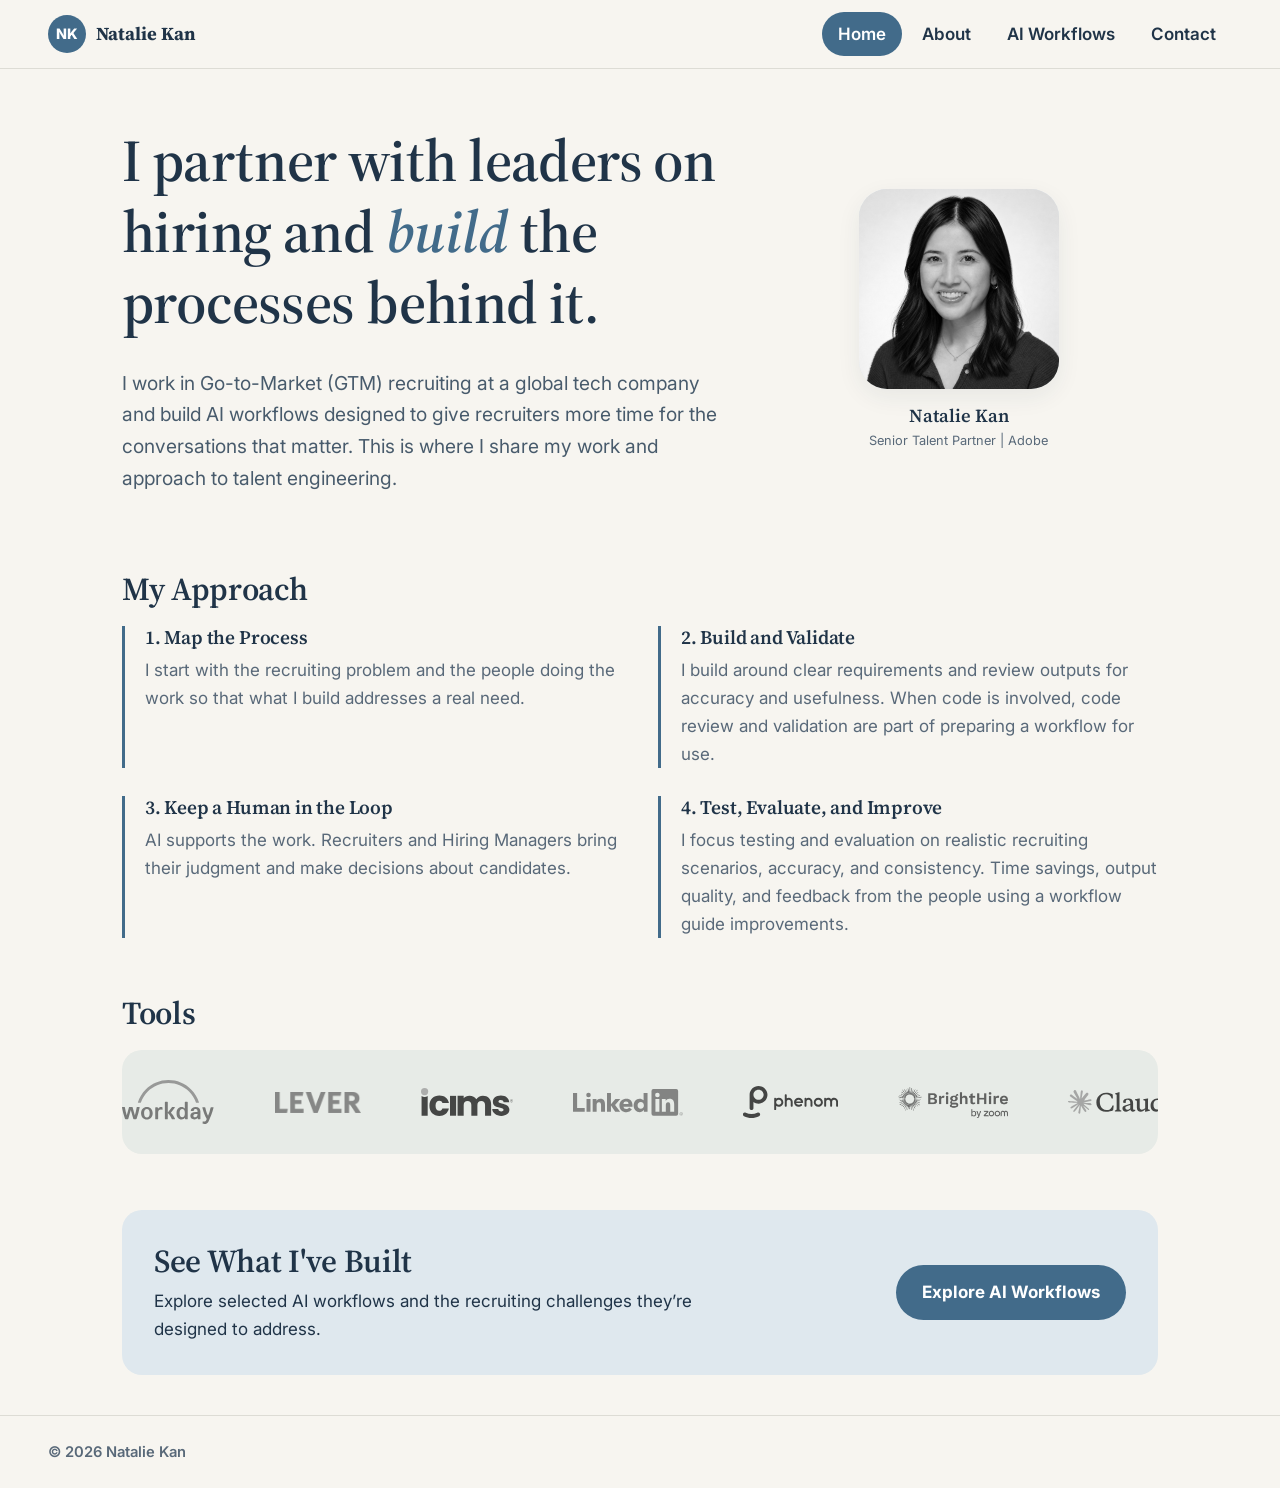
==== index.html @ 18d14772 "Add files via upload" ====
<!DOCTYPE html>
<html lang="en">
<head>
  <meta charset="utf-8">
  <meta name="viewport" content="width=device-width, initial-scale=1">
  <meta http-equiv="Content-Security-Policy" content="default-src 'none'; script-src 'sha256-a+ohD80d/8QOhUOA4mTrfms3q057b1ioPOe8fvslOIU='; style-src 'self'; img-src 'self' data:; font-src 'self' data:; connect-src 'none'; base-uri 'none'; form-action 'none'; object-src 'none'">
  <meta name="referrer" content="strict-origin-when-cross-origin">
  <title>Natalie Kan | Senior Talent Partner Who Builds with AI</title>
  <meta name="description" content="Senior Talent Partner at Adobe. Explore my AI work and approach to talent engineering, grounded in Go-to-Market recruiting and Operations.">
  <meta property="og:type" content="website">
  <meta property="og:title" content="Natalie Kan | Senior Talent Partner Who Builds with AI">
  <meta property="og:description" content="Senior Talent Partner at Adobe. Explore my AI work and approach to talent engineering, grounded in Go-to-Market recruiting and Operations.">
  <link rel="icon" href="data:image/svg+xml,%3Csvg%20xmlns%3D%22http%3A%2F%2Fwww.w3.org%2F2000%2Fsvg%22%20viewBox%3D%220%200%2064%2064%22%3E%3Crect%20width%3D%2264%22%20height%3D%2264%22%20rx%3D%2214%22%20fill%3D%22%23426B8A%22%2F%3E%3Ctext%20x%3D%2232%22%20y%3D%2243%22%20font-family%3D%22Arial%2Csans-serif%22%20font-weight%3D%22900%22%20font-size%3D%2230%22%20text-anchor%3D%22middle%22%20fill%3D%22%23FFFFFF%22%3ENK%3C%2Ftext%3E%3C%2Fsvg%3E">
  <link rel="stylesheet" href="style.css">
</head>
<body>
  <a class="skip" href="#main">Skip to content</a>
  <header class="top">
    <a class="logo" href="index.html" data-tab="home" aria-current="page"><span class="logo-badge">NK</span><span class="logo-text">Natalie Kan</span></a>
    <nav class="tabs" aria-label="Main">
      <a href="index.html" data-tab="home" aria-current="page">Home</a>
      <a href="about.html" data-tab="about">About</a>
      <a href="ai-workflows.html" data-tab="workflows">AI Workflows</a>
      <a href="contact.html" data-tab="contact">Contact</a>
    </nav>
  </header>
  <main id="main">
    <section id="home" class="page" data-page="home" aria-labelledby="home-h">
      <div class="hero">
        <div class="hero-copy">
          <h1 id="home-h">I partner with leaders on hiring and <span class="hl">build</span> the processes behind it.</h1>
          <p class="lead">I work in Go-to-Market (GTM) recruiting at a global tech company and build AI workflows designed to give recruiters more time for the conversations that matter. This is where I share my work and approach to talent engineering.</p>
        </div>

        <div class="portrait-wrap">
          <div class="portrait" role="img" aria-label="Black-and-white portrait of Natalie Kan, smiling, with long dark hair"></div>
          <p class="portrait-cap"><strong>Natalie Kan</strong><br><span class="portrait-title">Senior Talent Partner | Adobe</span></p>
        </div>
      </div>

      <h2 class="sec">My Approach</h2>
      <ol class="approach">
        <li>
          <h3>1. Map the Process</h3>
          <p>I start with the recruiting problem and the people doing the work so that what I build addresses a real need.</p>
        </li>
        <li>
          <h3>2. Build and Validate</h3>
          <p>I build around clear requirements and review outputs for accuracy and usefulness. When code is involved, code review and validation are part of preparing a workflow for use.</p>
        </li>
        <li>
          <h3>3. Keep a Human in the Loop</h3>
          <p>AI supports the work. Recruiters and Hiring Managers bring their judgment and make decisions about candidates.</p>
        </li>
        <li>
          <h3>4. Test, Evaluate, and Improve</h3>
          <p>I focus testing and evaluation on realistic recruiting scenarios, accuracy, and consistency. Time savings, output quality, and feedback from the people using a workflow guide improvements.</p>
        </li>
      </ol>

      <h2 class="sec">Tools</h2>
      <div class="logo-marquee" aria-label="Tools I use">
        <div class="logo-track">
          <div class="tool-set"><div class="tool-group"><span class="tool"><img class="tool-logo logo-workday" src="[data-uri]" alt="Workday" width="93"></span><span class="tool"><img class="tool-logo logo-lever" src="[data-uri]" alt="Lever" width="86"></span><span class="tool"><img class="tool-logo logo-icims" src="[data-uri]" alt="iCIMS" width="92"></span></div><div class="tool-group"><span class="tool"><img class="tool-logo logo-linkedin" src="[data-uri]" alt="LinkedIn Recruiter" width="110"></span><span class="tool"><img class="tool-logo logo-phenom" src="[data-uri]" alt="Phenom" width="95"></span></div><div class="tool-group"><span class="tool"><img class="tool-logo logo-brighthire" src="[data-uri]" alt="BrightHire" width="110"></span></div><div class="tool-group"><span class="tool"><img class="tool-logo logo-claude" src="[data-uri]" alt="Claude" width="110"></span><span class="tool"><img class="tool-logo logo-gpt" src="[data-uri]" alt="GPT" width="34"></span><span class="tool"><img class="tool-logo logo-copilot" src="[data-uri]" alt="Copilot" width="34"></span><span class="tool"><img class="tool-logo logo-gemini" src="[data-uri]" alt="Gemini" width="110"></span></div><div class="tool-group"><span class="tool"><img class="tool-logo logo-github" src="[data-uri]" alt="GitHub" width="140"></span></div></div>
          <div class="tool-set" aria-hidden="true"><div class="tool-group"><span class="tool"><img class="tool-logo logo-workday" src="[data-uri]" alt="Workday" width="93"></span><span class="tool"><img class="tool-logo logo-lever" src="[data-uri]" alt="Lever" width="86"></span><span class="tool"><img class="tool-logo logo-icims" src="[data-uri]" alt="iCIMS" width="92"></span></div><div class="tool-group"><span class="tool"><img class="tool-logo logo-linkedin" src="[data-uri]" alt="LinkedIn Recruiter" width="110"></span><span class="tool"><img class="tool-logo logo-phenom" src="[data-uri]" alt="Phenom" width="95"></span></div><div class="tool-group"><span class="tool"><img class="tool-logo logo-brighthire" src="[data-uri]" alt="BrightHire" width="110"></span></div><div class="tool-group"><span class="tool"><img class="tool-logo logo-claude" src="[data-uri]" alt="Claude" width="110"></span><span class="tool"><img class="tool-logo logo-gpt" src="[data-uri]" alt="GPT" width="34"></span><span class="tool"><img class="tool-logo logo-copilot" src="[data-uri]" alt="Copilot" width="34"></span><span class="tool"><img class="tool-logo logo-gemini" src="[data-uri]" alt="Gemini" width="110"></span></div><div class="tool-group"><span class="tool"><img class="tool-logo logo-github" src="[data-uri]" alt="GitHub" width="140"></span></div></div>
        </div>
      </div>

      <div class="banner">
        <div>
          <h2>See What I've Built</h2>
          <p>Explore selected AI workflows and the recruiting challenges they’re designed to address.</p>
        </div>
        <a class="btn btn-dark" href="ai-workflows.html" data-tab="workflows">Explore AI Workflows</a>
      </div>
    </section>
  </main>
  <footer class="foot">
    <span>© <span id="yr">2026</span> Natalie Kan</span>
  </footer>
  <script>(function () {
  'use strict';
  var year = document.getElementById('yr');
  if (year) { year.textContent = String(new Date().getFullYear()); }
  var dialog = document.getElementById('sample-dialog');
  if (!dialog) { return; }
  var fullImage = dialog.querySelector('.sample-dialog-image');
  var title = document.getElementById('sample-dialog-title');
  document.querySelectorAll('.wf-preview-link').forEach(function (button) {
    button.addEventListener('click', function () {
      var image = button.querySelector('img');
      fullImage.src = image.src;
      fullImage.alt = image.alt;
      title.textContent = button.closest('.wf').querySelector('h2').textContent;
      dialog.showModal();
    });
  });
  dialog.querySelector('.sample-dialog-close').addEventListener('click', function () { dialog.close(); });
  dialog.addEventListener('click', function (event) { if (event.target === dialog) { dialog.close(); } });
})();</script>
</body>
</html>
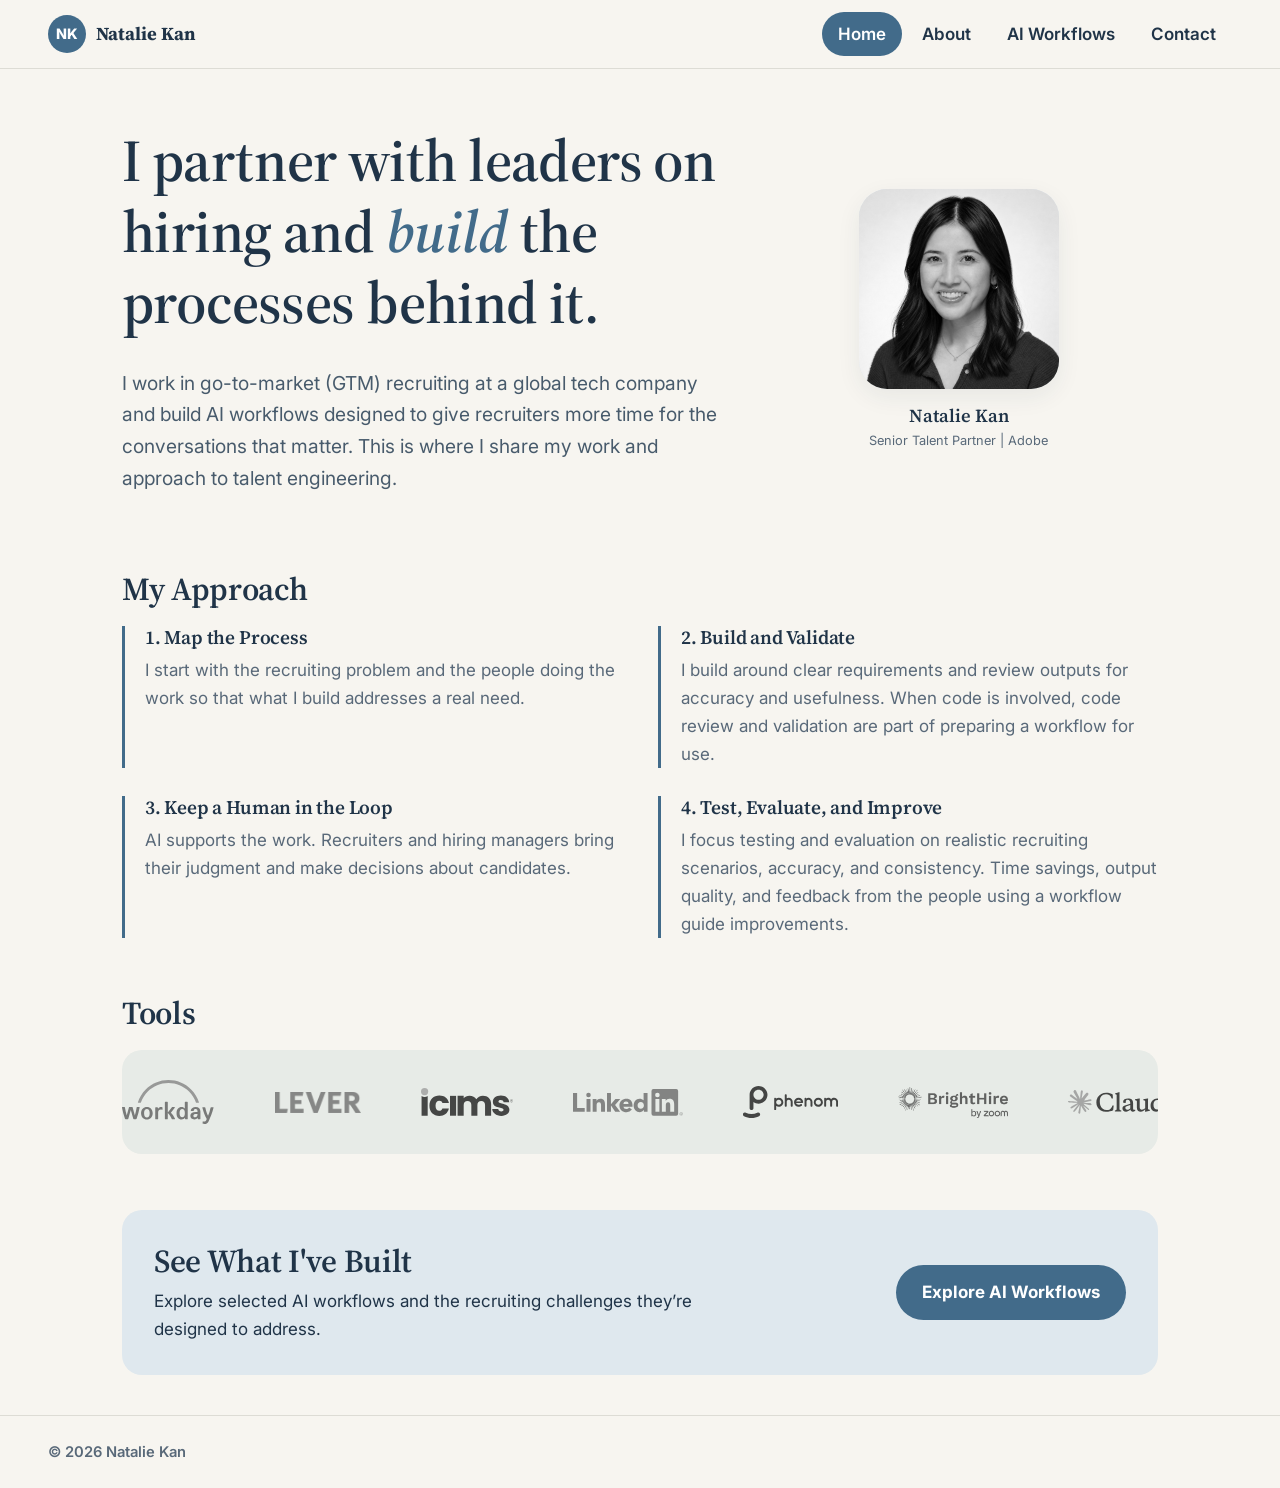
==== commit dc1317b8: "Add files via upload" ====
--- a/index.html
+++ b/index.html
@@ -6,10 +6,10 @@
   <meta http-equiv="Content-Security-Policy" content="default-src 'none'; script-src 'sha256-a+ohD80d/8QOhUOA4mTrfms3q057b1ioPOe8fvslOIU='; style-src 'self'; img-src 'self' data:; font-src 'self' data:; connect-src 'none'; base-uri 'none'; form-action 'none'; object-src 'none'">
   <meta name="referrer" content="strict-origin-when-cross-origin">
   <title>Natalie Kan | Senior Talent Partner Who Builds with AI</title>
-  <meta name="description" content="Senior Talent Partner at Adobe. Explore my AI work and approach to talent engineering, grounded in Go-to-Market recruiting and Operations.">
+  <meta name="description" content="Senior Talent Partner at Adobe. Explore my AI work and approach to talent engineering, grounded in go-to-market recruiting and operations.">
   <meta property="og:type" content="website">
   <meta property="og:title" content="Natalie Kan | Senior Talent Partner Who Builds with AI">
-  <meta property="og:description" content="Senior Talent Partner at Adobe. Explore my AI work and approach to talent engineering, grounded in Go-to-Market recruiting and Operations.">
+  <meta property="og:description" content="Senior Talent Partner at Adobe. Explore my AI work and approach to talent engineering, grounded in go-to-market recruiting and operations.">
   <link rel="icon" href="data:image/svg+xml,%3Csvg%20xmlns%3D%22http%3A%2F%2Fwww.w3.org%2F2000%2Fsvg%22%20viewBox%3D%220%200%2064%2064%22%3E%3Crect%20width%3D%2264%22%20height%3D%2264%22%20rx%3D%2214%22%20fill%3D%22%23426B8A%22%2F%3E%3Ctext%20x%3D%2232%22%20y%3D%2243%22%20font-family%3D%22Arial%2Csans-serif%22%20font-weight%3D%22900%22%20font-size%3D%2230%22%20text-anchor%3D%22middle%22%20fill%3D%22%23FFFFFF%22%3ENK%3C%2Ftext%3E%3C%2Fsvg%3E">
   <link rel="stylesheet" href="style.css">
 </head>
@@ -29,7 +29,7 @@
       <div class="hero">
         <div class="hero-copy">
           <h1 id="home-h">I partner with leaders on hiring and <span class="hl">build</span> the processes behind it.</h1>
-          <p class="lead">I work in Go-to-Market (GTM) recruiting at a global tech company and build AI workflows designed to give recruiters more time for the conversations that matter. This is where I share my work and approach to talent engineering.</p>
+          <p class="lead">I work in go-to-market (GTM) recruiting at a global tech company and build AI workflows designed to give recruiters more time for the conversations that matter. This is where I share my work and approach to talent engineering.</p>
         </div>
 
         <div class="portrait-wrap">
@@ -50,7 +50,7 @@
         </li>
         <li>
           <h3>3. Keep a Human in the Loop</h3>
-          <p>AI supports the work. Recruiters and Hiring Managers bring their judgment and make decisions about candidates.</p>
+          <p>AI supports the work. Recruiters and hiring managers bring their judgment and make decisions about candidates.</p>
         </li>
         <li>
           <h3>4. Test, Evaluate, and Improve</h3>
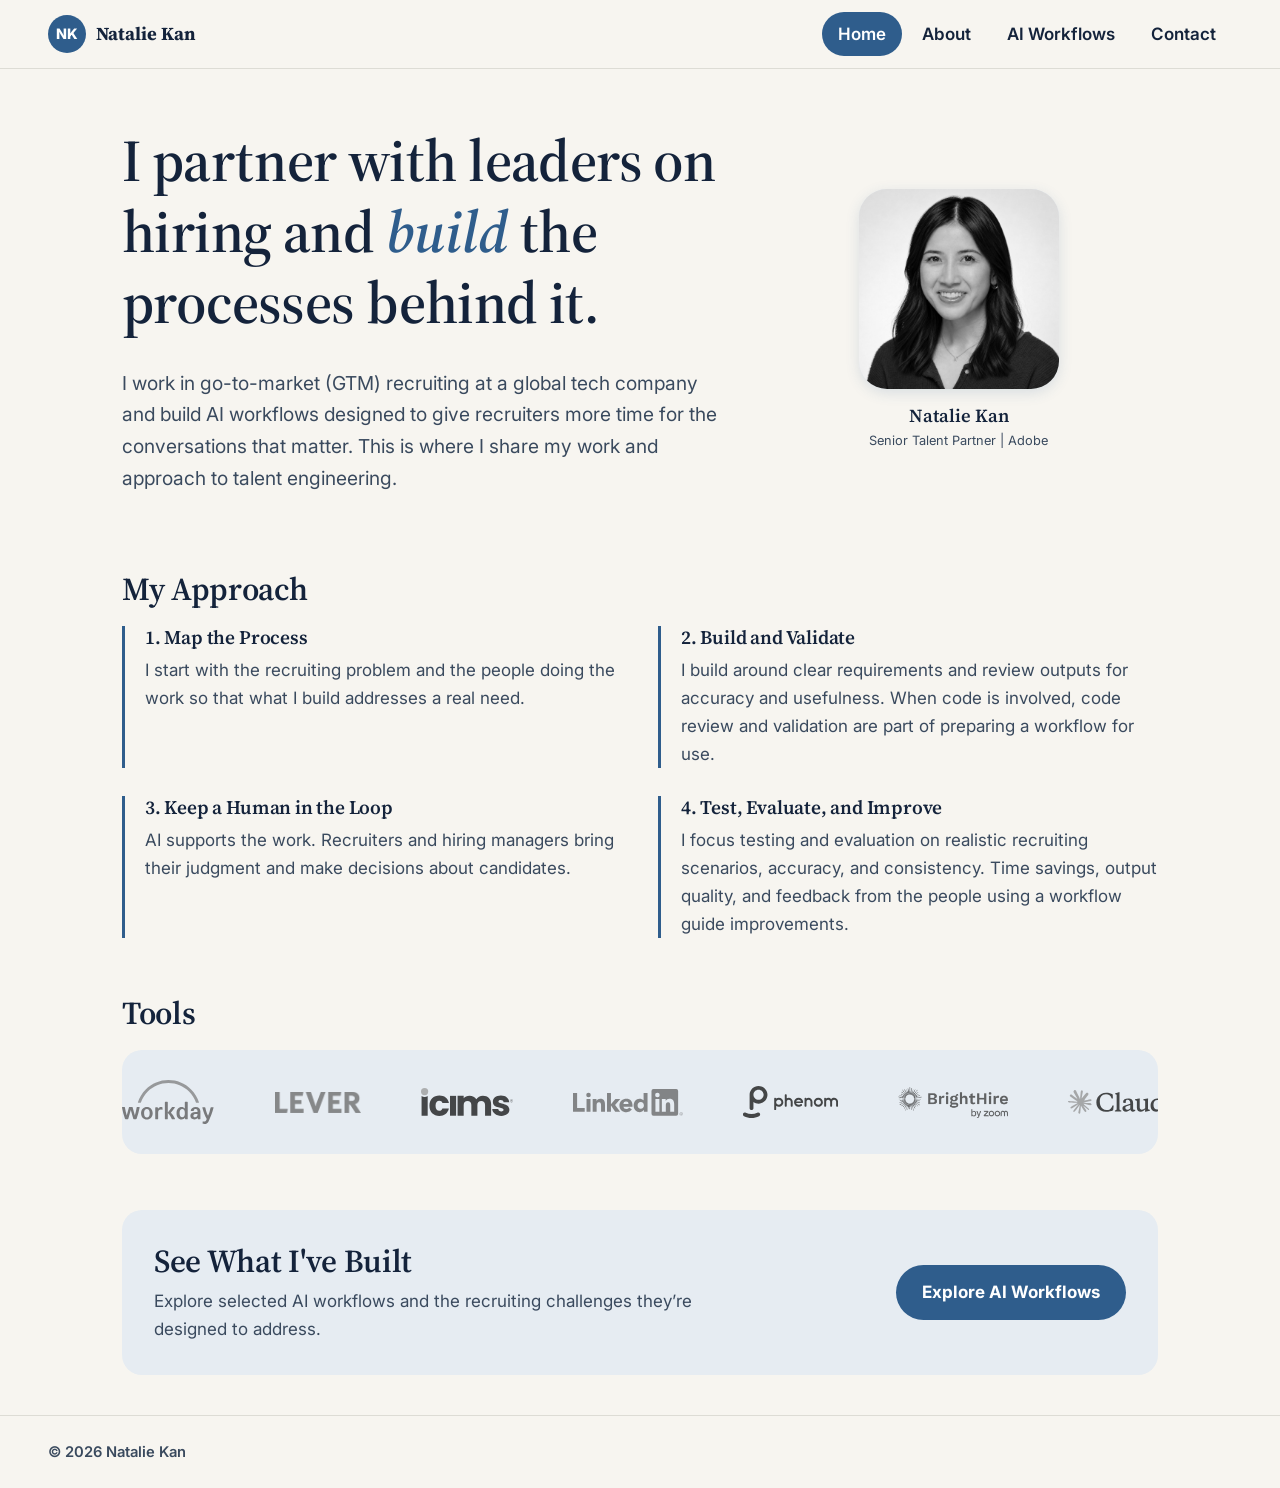
==== commit 40cffe58: "Add files via upload" ====
--- a/index.html
+++ b/index.html
@@ -11,7 +11,7 @@
   <meta property="og:title" content="Natalie Kan | Senior Talent Partner Who Builds with AI">
   <meta property="og:description" content="Senior Talent Partner at Adobe. Explore my AI work and approach to talent engineering, grounded in go-to-market recruiting and operations.">
   <link rel="icon" href="data:image/svg+xml,%3Csvg%20xmlns%3D%22http%3A%2F%2Fwww.w3.org%2F2000%2Fsvg%22%20viewBox%3D%220%200%2064%2064%22%3E%3Crect%20width%3D%2264%22%20height%3D%2264%22%20rx%3D%2214%22%20fill%3D%22%23426B8A%22%2F%3E%3Ctext%20x%3D%2232%22%20y%3D%2243%22%20font-family%3D%22Arial%2Csans-serif%22%20font-weight%3D%22900%22%20font-size%3D%2230%22%20text-anchor%3D%22middle%22%20fill%3D%22%23FFFFFF%22%3ENK%3C%2Ftext%3E%3C%2Fsvg%3E">
-  <link rel="stylesheet" href="style.css">
+  <link rel="stylesheet" href="style.css?v=blue-20261104">
 </head>
 <body>
   <a class="skip" href="#main">Skip to content</a>
--- a/style.css
+++ b/style.css
@@ -5,14 +5,15 @@
 :root{
   --bg:#F7F5F0;
   --card:#FFFEFB;
-  --ink:#203448;
-  --muted:#596979;
+  --ink:#14233B;
+  --body:#3A4A5E;
+  --muted:#3A4A5E;
   --line:#DDDCD5;
-  --terra:#426B8A;
-  --terra-dark:#304F68;
-  --peach:#DFE8EE;
-  --sage:#E7EBE7;
-  --mustard:#EAE2D3;
+  --terra:#2F5D8C;
+  --terra-dark:#2F5D8C;
+  --peach:#E6ECF2;
+  --sage:#E6ECF2;
+  --mustard:#E6ECF2;
   --r:20px;
   --shadow:0 8px 24px rgba(32,52,72,.07);
   --font:"Inter","Segoe UI",system-ui,-apple-system,sans-serif;
@@ -21,9 +22,9 @@
 }
 *{box-sizing:border-box}
 html{scroll-behavior:smooth}
-body{margin:0;background:var(--bg);color:var(--ink);font-family:var(--font);font-size:17px;line-height:1.65;-webkit-font-smoothing:antialiased}
-a{color:inherit}
-h1,h2,h3{font-family:var(--serif);line-height:1.15;margin:0 0 .5em;letter-spacing:-.01em}
+body{margin:0;background:var(--bg);color:var(--body);font-family:var(--font);font-size:17px;line-height:1.65;-webkit-font-smoothing:antialiased}
+a{color:var(--terra)}
+h1,h2,h3{color:var(--ink);font-family:var(--serif);line-height:1.15;margin:0 0 .5em;letter-spacing:-.01em}
 h1{font-size:clamp(2.2rem,5.2vw,3.7rem);font-weight:700}
 h2{font-size:clamp(1.5rem,2.7vw,2rem);font-weight:700}
 h3{font-size:1.2rem;font-weight:700}
@@ -34,11 +35,11 @@
 :focus-visible{outline:3px solid var(--terra);outline-offset:3px}
 
 .top{position:sticky;top:0;z-index:20;display:flex;justify-content:space-between;align-items:center;gap:12px;flex-wrap:wrap;padding:12px clamp(16px,4vw,48px);background:rgba(247,245,240,.97);border-bottom:1.5px solid var(--line)}
-.logo{display:flex;align-items:center;gap:10px;text-decoration:none;font-weight:700}
+.logo{color:var(--ink);display:flex;align-items:center;gap:10px;text-decoration:none;font-weight:700}
 .logo-badge{display:grid;place-items:center;width:38px;height:38px;background:var(--terra);color:#fff;border-radius:50%;font-weight:800;font-size:.9rem}
 .logo-text{font-family:var(--serif);font-size:1.15rem}
 .tabs{display:flex;gap:4px;flex-wrap:wrap}
-.tabs a{text-decoration:none;font-weight:600;padding:8px 16px;border-radius:999px;transition:background .15s,color .15s}
+.tabs a{color:var(--ink);text-decoration:none;font-weight:600;padding:8px 16px;border-radius:999px;transition:background .15s,color .15s}
 .tabs a:hover{background:var(--peach)}
 .tabs a[aria-current="page"]{background:var(--terra);color:#fff}
 
@@ -48,18 +49,18 @@
 @keyframes rise{from{opacity:0;transform:translateY(12px)}to{opacity:1;transform:none}}
 
 .sticker{display:inline-block;font-weight:700;font-size:.85rem;padding:6px 16px;border-radius:999px;background:var(--peach);color:var(--terra-dark);margin-bottom:18px}
-.s-yellow{background:var(--mustard);color:#65563D}
+.s-yellow{background:var(--mustard);color:var(--body)}
 .s-coral{background:var(--peach);color:var(--terra-dark)}
-.s-teal{background:var(--sage);color:#46564C}
-.s-purple{background:#E7E8EF;color:#36475D}
+.s-teal{background:var(--sage);color:var(--body)}
+.s-purple{background:#E6ECF2;color:var(--body)}
 .hl{color:var(--terra);font-style:italic}
-.lead{font-size:1.2rem;max-width:62ch;color:#485B6C}
+.lead{font-size:1.2rem;max-width:62ch;color:var(--body)}
 
 .btn{display:inline-block;font-weight:700;text-decoration:none;padding:13px 26px;border-radius:999px;transition:transform .15s,box-shadow .15s,background .15s}
 .btn:hover{transform:translateY(-2px);box-shadow:var(--shadow)}
 .btn-dark{background:var(--terra);color:#fff}
 .btn-dark:hover{background:var(--terra-dark)}
-.btn-line{background:transparent;border:2px solid var(--ink)}
+.btn-line{color:var(--ink);background:transparent;border:2px solid var(--ink)}
 .cta-row{display:flex;gap:12px;flex-wrap:wrap;margin:26px 0}
 
 .chips{list-style:none;padding:0;margin:0;display:flex;flex-wrap:wrap;gap:8px}
@@ -68,9 +69,9 @@
 
 .hero{display:grid;grid-template-columns:1.2fr .8fr;gap:40px;align-items:center}
 .portrait-wrap{position:relative;max-width:360px;justify-self:center;width:100%}
-.portrait{position:relative;aspect-ratio:4/5;border-radius:200px 200px 28px 28px;background:var(--peach);display:grid;place-items:center;overflow:hidden;box-shadow:var(--shadow)}
+.portrait{position:relative;aspect-ratio:4/5;border-radius:200px 200px 28px 28px;background:var(--peach);display:grid;place-items:center;overflow:hidden;box-shadow:0 4px 14px rgba(47,93,140,.15)}
 .portrait::before{content:"NK";font-family:var(--serif);font-size:5rem;font-weight:700;color:var(--terra)}
-.portrait::after{content:"";position:absolute;inset:0;background:url("[data-uri]") center/cover no-repeat}
+.portrait::after{content:"";position:absolute;inset:0;background:url("[data-uri]